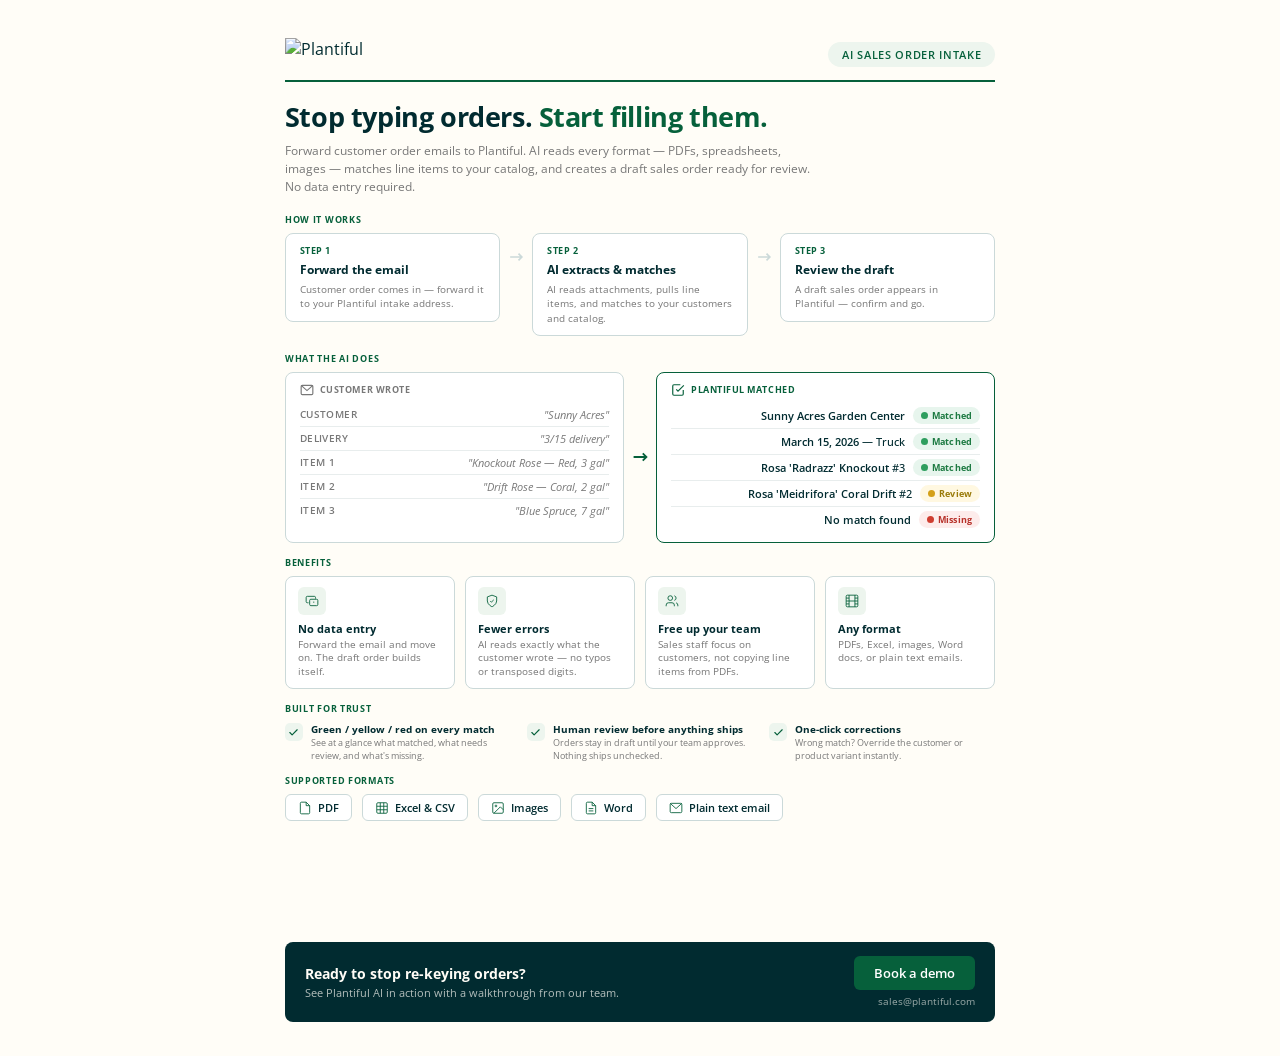
==== ai-intake-onepager.html @ 3549f8ad "Update landing page with Plantiful branding and add one-pager PDF - Real Plantiful logo, Open Sans, " ====
<!DOCTYPE html>
<html lang="en">
<head>
<meta charset="UTF-8">
<meta name="viewport" content="width=device-width, initial-scale=1.0">
<title>Plantiful — AI Sales Order Intake</title>
<link href="https://fonts.googleapis.com/css2?family=Open+Sans:wght@400;600;700&display=swap" rel="stylesheet">
<style>
  @page {
    size: letter;
    margin: 0;
  }
  *, *::before, *::after { box-sizing: border-box; margin: 0; padding: 0; }

  body {
    font-family: 'Open Sans', sans-serif;
    color: #012B30;
    background: #FFFDF7;
    width: 8.5in;
    height: 11in;
    margin: 0 auto;
    overflow: hidden;
    -webkit-print-color-adjust: exact;
    print-color-adjust: exact;
  }

  .page {
    width: 8.5in;
    height: 11in;
    padding: 0.4in 0.55in 0.35in;
    display: flex;
    flex-direction: column;
  }

  /* ---- Header ---- */
  .header {
    display: flex;
    align-items: center;
    justify-content: space-between;
    margin-bottom: 0.2in;
    padding-bottom: 0.1in;
    border-bottom: 2px solid #06603B;
  }
  .logo {
    display: flex;
    align-items: center;
    gap: 10px;
  }
  .logo-icon {
    width: 28px;
    height: 28px;
    background: #012B30;
    border-radius: 6px;
    display: flex;
    align-items: center;
    justify-content: center;
  }
  .logo-icon svg { width: 16px; height: 16px; }
  .logo-text {
    font-weight: 700;
    font-size: 18px;
    color: #012B30;
  }
  .header-badge {
    font-size: 11px;
    font-weight: 600;
    text-transform: uppercase;
    letter-spacing: 0.06em;
    color: #06603B;
    background: #EDF5EE;
    padding: 5px 14px;
    border-radius: 100px;
  }

  /* ---- Hero ---- */
  .hero {
    margin-bottom: 0.18in;
  }
  .hero h1 {
    font-size: 27px;
    font-weight: 700;
    line-height: 1.2;
    letter-spacing: -0.015em;
    margin-bottom: 8px;
  }
  .hero h1 em {
    font-style: normal;
    color: #06603B;
  }
  .hero p {
    font-size: 12px;
    color: #787878;
    line-height: 1.5;
    max-width: 5.5in;
  }

  /* ---- How It Works ---- */
  .how-it-works {
    margin-bottom: 0.16in;
  }
  .section-label {
    font-size: 9px;
    font-weight: 700;
    text-transform: uppercase;
    letter-spacing: 0.08em;
    color: #06603B;
    margin-bottom: 7px;
  }
  .steps {
    display: grid;
    grid-template-columns: 1fr auto 1fr auto 1fr;
    gap: 0;
    align-items: start;
  }
  .step {
    background: #fff;
    border: 1px solid #CBD9D9;
    border-radius: 8px;
    padding: 10px 14px;
  }
  .step-num {
    font-size: 9px;
    font-weight: 700;
    color: #06603B;
    letter-spacing: 0.06em;
    text-transform: uppercase;
    margin-bottom: 4px;
  }
  .step h3 {
    font-size: 12px;
    font-weight: 700;
    margin-bottom: 4px;
    color: #012B30;
  }
  .step p {
    font-size: 10px;
    color: #787878;
    line-height: 1.45;
  }
  .step-arrow {
    display: flex;
    align-items: center;
    justify-content: center;
    padding: 0 6px;
    padding-top: 14px;
    color: #CBD9D9;
  }
  .step-arrow svg { width: 20px; height: 20px; }

  /* ---- Demo / Transformation ---- */
  .demo-section {
    margin-bottom: 0.14in;
  }
  .demo-grid {
    display: grid;
    grid-template-columns: 1fr 32px 1fr;
    gap: 0;
    align-items: stretch;
  }
  .demo-card {
    background: #fff;
    border: 1px solid #CBD9D9;
    border-radius: 8px;
    padding: 10px 14px;
  }
  .demo-card.output {
    border-color: #06603B;
    border-width: 1.5px;
  }
  .demo-card-title {
    font-size: 9px;
    font-weight: 700;
    text-transform: uppercase;
    letter-spacing: 0.06em;
    color: #787878;
    margin-bottom: 6px;
    display: flex;
    align-items: center;
    gap: 6px;
  }
  .demo-card.output .demo-card-title {
    color: #06603B;
  }
  .demo-arrow {
    display: flex;
    align-items: center;
    justify-content: center;
    color: #06603B;
  }
  .demo-arrow svg { width: 22px; height: 22px; }

  .demo-row {
    display: flex;
    align-items: center;
    justify-content: space-between;
    padding: 4px 0;
    border-bottom: 1px solid #E8EDED;
    font-size: 11px;
    gap: 8px;
  }
  .demo-row:last-child { border-bottom: none; }
  .demo-row .label {
    color: #787878;
    font-size: 10px;
    font-weight: 600;
    text-transform: uppercase;
    letter-spacing: 0.04em;
    min-width: 58px;
    flex-shrink: 0;
  }
  .demo-row .value {
    flex: 1;
    text-align: right;
    font-weight: 500;
  }
  .demo-row .value.italic {
    font-style: italic;
    color: #787878;
    font-weight: 400;
  }
  .demo-row .value strong { font-weight: 600; }

  /* Status badges */
  .status-badge {
    display: inline-flex;
    align-items: center;
    gap: 4px;
    padding: 2px 8px;
    border-radius: 100px;
    font-size: 9px;
    font-weight: 700;
    letter-spacing: 0.02em;
    flex-shrink: 0;
  }
  .status-dot {
    width: 7px;
    height: 7px;
    border-radius: 50%;
  }
  .status-badge.green { background: #E7F5ED; color: #1D7A42; }
  .status-badge.green .status-dot { background: #2E9E5E; }
  .status-badge.yellow { background: #FFF8E1; color: #9A7B0A; }
  .status-badge.yellow .status-dot { background: #D4A017; }
  .status-badge.red { background: #FDECEB; color: #B7312A; }
  .status-badge.red .status-dot { background: #CF3D30; }

  /* ---- Benefits ---- */
  .benefits {
    margin-bottom: 0.14in;
  }
  .benefits-grid {
    display: grid;
    grid-template-columns: repeat(4, 1fr);
    gap: 10px;
  }
  .benefit {
    background: #fff;
    border: 1px solid #CBD9D9;
    border-radius: 8px;
    padding: 10px 12px;
  }
  .benefit-icon {
    width: 28px;
    height: 28px;
    background: #EDF5EE;
    border-radius: 6px;
    display: flex;
    align-items: center;
    justify-content: center;
    margin-bottom: 6px;
  }
  .benefit-icon svg { width: 14px; height: 14px; color: #06603B; }
  .benefit h3 {
    font-size: 11px;
    font-weight: 700;
    margin-bottom: 2px;
    color: #012B30;
  }
  .benefit p {
    font-size: 9.5px;
    color: #787878;
    line-height: 1.4;
  }

  /* ---- Trust ---- */
  .trust {
    margin-bottom: 0.12in;
  }
  .trust-row {
    display: flex;
    gap: 16px;
  }
  .trust-item {
    display: flex;
    gap: 8px;
    align-items: flex-start;
    flex: 1;
  }
  .trust-check {
    width: 18px;
    height: 18px;
    background: #EDF5EE;
    border-radius: 5px;
    display: flex;
    align-items: center;
    justify-content: center;
    flex-shrink: 0;
    margin-top: 1px;
  }
  .trust-check svg { width: 11px; height: 11px; color: #06603B; }
  .trust-item h4 {
    font-size: 10px;
    font-weight: 700;
    margin-bottom: 1px;
  }
  .trust-item p {
    font-size: 9px;
    color: #787878;
    line-height: 1.4;
  }

  /* ---- Formats ---- */
  .formats {
    margin-bottom: 0.12in;
  }
  .formats-row {
    display: flex;
    gap: 10px;
  }
  .format-chip {
    display: flex;
    align-items: center;
    gap: 6px;
    padding: 5px 12px;
    background: #fff;
    border: 1px solid #CBD9D9;
    border-radius: 6px;
    font-size: 11px;
    font-weight: 600;
  }
  .format-chip svg { width: 14px; height: 14px; color: #06603B; }

  /* ---- CTA Footer ---- */
  .cta-footer {
    margin-top: auto;
    background: #012B30;
    border-radius: 8px;
    padding: 14px 20px;
    display: flex;
    align-items: center;
    justify-content: space-between;
    color: #FFFDF7;
  }
  .cta-footer h3 {
    font-size: 14px;
    font-weight: 700;
  }
  .cta-footer p {
    font-size: 11px;
    opacity: 0.7;
    margin-top: 2px;
  }
  .cta-footer .cta-contact {
    text-align: right;
  }
  .cta-footer .cta-contact a {
    display: inline-block;
    background: #06603B;
    color: #fff;
    padding: 8px 20px;
    border-radius: 6px;
    font-size: 13px;
    font-weight: 600;
    text-decoration: none;
    margin-bottom: 4px;
  }
  .cta-footer .cta-contact span {
    display: block;
    font-size: 10px;
    opacity: 0.6;
  }
</style>
</head>
<body>
<div class="page">

  <!-- Header -->
  <div class="header">
    <div class="logo">
      <img src="https://images.squarespace-cdn.com/content/v1/633c50e5b0c6d62144492475/247dbe9b-fe9a-48f3-a023-48b3343ac6df/1+transparent.png?format=1500w" alt="Plantiful" style="height:32px;width:auto;">
    </div>
    <div class="header-badge">AI Sales Order Intake</div>
  </div>

  <!-- Hero -->
  <div class="hero">
    <h1>Stop typing orders. <em>Start filling them.</em></h1>
    <p>Forward customer order emails to Plantiful. AI reads every format — PDFs, spreadsheets, images — matches line items to your catalog, and creates a draft sales order ready for review. No data entry required.</p>
  </div>

  <!-- How It Works -->
  <div class="how-it-works">
    <div class="section-label">How it works</div>
    <div class="steps">
      <div class="step">
        <div class="step-num">Step 1</div>
        <h3>Forward the email</h3>
        <p>Customer order comes in — forward it to your Plantiful intake address.</p>
      </div>
      <div class="step-arrow"><svg viewBox="0 0 24 24" fill="none" stroke="currentColor" stroke-width="2"><path d="M5 12h14m-4-4l4 4-4 4"/></svg></div>
      <div class="step">
        <div class="step-num">Step 2</div>
        <h3>AI extracts &amp; matches</h3>
        <p>AI reads attachments, pulls line items, and matches to your customers and catalog.</p>
      </div>
      <div class="step-arrow"><svg viewBox="0 0 24 24" fill="none" stroke="currentColor" stroke-width="2"><path d="M5 12h14m-4-4l4 4-4 4"/></svg></div>
      <div class="step">
        <div class="step-num">Step 3</div>
        <h3>Review the draft</h3>
        <p>A draft sales order appears in Plantiful — confirm and go.</p>
      </div>
    </div>
  </div>

  <!-- Demo: Before → After -->
  <div class="demo-section">
    <div class="section-label">What the AI does</div>
    <div class="demo-grid">
      <div class="demo-card">
        <div class="demo-card-title">
          <svg width="14" height="14" viewBox="0 0 24 24" fill="none" stroke="currentColor" stroke-width="2"><rect x="2" y="4" width="20" height="16" rx="2"/><polyline points="2 4 12 13 22 4"/></svg>
          Customer wrote
        </div>
        <div class="demo-row"><span class="label">Customer</span><span class="value italic">"Sunny Acres"</span></div>
        <div class="demo-row"><span class="label">Delivery</span><span class="value italic">"3/15 delivery"</span></div>
        <div class="demo-row"><span class="label">Item 1</span><span class="value italic">"Knockout Rose — Red, 3 gal"</span></div>
        <div class="demo-row"><span class="label">Item 2</span><span class="value italic">"Drift Rose — Coral, 2 gal"</span></div>
        <div class="demo-row"><span class="label">Item 3</span><span class="value italic">"Blue Spruce, 7 gal"</span></div>
      </div>
      <div class="demo-arrow">
        <svg viewBox="0 0 24 24" fill="none" stroke="currentColor" stroke-width="2"><path d="M5 12h14m-4-4l4 4-4 4"/></svg>
      </div>
      <div class="demo-card output">
        <div class="demo-card-title">
          <svg width="14" height="14" viewBox="0 0 24 24" fill="none" stroke="currentColor" stroke-width="2"><path d="M9 11l3 3L22 4"/><path d="M21 12v7a2 2 0 0 1-2 2H5a2 2 0 0 1-2-2V5a2 2 0 0 1 2-2h11"/></svg>
          Plantiful matched
        </div>
        <div class="demo-row"><span class="value"><strong>Sunny Acres Garden Center</strong></span><span class="status-badge green"><span class="status-dot"></span>Matched</span></div>
        <div class="demo-row"><span class="value"><strong>March 15, 2026</strong> — Truck</span><span class="status-badge green"><span class="status-dot"></span>Matched</span></div>
        <div class="demo-row"><span class="value"><strong>Rosa 'Radrazz' Knockout</strong> #3</span><span class="status-badge green"><span class="status-dot"></span>Matched</span></div>
        <div class="demo-row"><span class="value"><strong>Rosa 'Meidrifora' Coral Drift</strong> #2</span><span class="status-badge yellow"><span class="status-dot"></span>Review</span></div>
        <div class="demo-row"><span class="value"><strong>No match found</strong></span><span class="status-badge red"><span class="status-dot"></span>Missing</span></div>
      </div>
    </div>
  </div>

  <!-- Benefits -->
  <div class="benefits">
    <div class="section-label">Benefits</div>
    <div class="benefits-grid">
      <div class="benefit">
        <div class="benefit-icon"><svg viewBox="0 0 24 24" fill="none" stroke="currentColor" stroke-width="1.5"><path d="M18 8V6a2 2 0 0 0-2-2H4a2 2 0 0 0-2 2v7a2 2 0 0 0 2 2h2"/><rect x="8" y="9" width="14" height="11" rx="2"/><path d="M15 13v2"/></svg></div>
        <h3>No data entry</h3>
        <p>Forward the email and move on. The draft order builds itself.</p>
      </div>
      <div class="benefit">
        <div class="benefit-icon"><svg viewBox="0 0 24 24" fill="none" stroke="currentColor" stroke-width="1.5"><path d="M12 22s8-4 8-10V5l-8-3-8 3v7c0 6 8 10 8 10z"/><path d="M9 12l2 2 4-4"/></svg></div>
        <h3>Fewer errors</h3>
        <p>AI reads exactly what the customer wrote — no typos or transposed digits.</p>
      </div>
      <div class="benefit">
        <div class="benefit-icon"><svg viewBox="0 0 24 24" fill="none" stroke="currentColor" stroke-width="1.5"><path d="M16 21v-2a4 4 0 0 0-4-4H6a4 4 0 0 0-4 4v2"/><circle cx="9" cy="7" r="4"/><path d="M22 21v-2a4 4 0 0 0-3-3.87M16 3.13a4 4 0 0 1 0 7.75"/></svg></div>
        <h3>Free up your team</h3>
        <p>Sales staff focus on customers, not copying line items from PDFs.</p>
      </div>
      <div class="benefit">
        <div class="benefit-icon"><svg viewBox="0 0 24 24" fill="none" stroke="currentColor" stroke-width="1.5"><rect x="2" y="2" width="20" height="20" rx="2"/><path d="M7 2v20"/><path d="M17 2v20"/><path d="M2 12h20"/><path d="M2 7h5"/><path d="M2 17h5"/><path d="M17 7h5"/><path d="M17 17h5"/></svg></div>
        <h3>Any format</h3>
        <p>PDFs, Excel, images, Word docs, or plain text emails.</p>
      </div>
    </div>
  </div>

  <!-- Trust -->
  <div class="trust">
    <div class="section-label">Built for trust</div>
    <div class="trust-row">
      <div class="trust-item">
        <div class="trust-check"><svg viewBox="0 0 24 24" fill="none" stroke="currentColor" stroke-width="2.5" stroke-linecap="round" stroke-linejoin="round"><polyline points="20 6 9 17 4 12"/></svg></div>
        <div><h4>Green / yellow / red on every match</h4><p>See at a glance what matched, what needs review, and what's missing.</p></div>
      </div>
      <div class="trust-item">
        <div class="trust-check"><svg viewBox="0 0 24 24" fill="none" stroke="currentColor" stroke-width="2.5" stroke-linecap="round" stroke-linejoin="round"><polyline points="20 6 9 17 4 12"/></svg></div>
        <div><h4>Human review before anything ships</h4><p>Orders stay in draft until your team approves. Nothing ships unchecked.</p></div>
      </div>
      <div class="trust-item">
        <div class="trust-check"><svg viewBox="0 0 24 24" fill="none" stroke="currentColor" stroke-width="2.5" stroke-linecap="round" stroke-linejoin="round"><polyline points="20 6 9 17 4 12"/></svg></div>
        <div><h4>One-click corrections</h4><p>Wrong match? Override the customer or product variant instantly.</p></div>
      </div>
    </div>
  </div>

  <!-- Formats -->
  <div class="formats">
    <div class="section-label">Supported formats</div>
    <div class="formats-row">
      <div class="format-chip"><svg viewBox="0 0 24 24" fill="none" stroke="currentColor" stroke-width="1.5"><path d="M14 2H6a2 2 0 0 0-2 2v16a2 2 0 0 0 2 2h12a2 2 0 0 0 2-2V8z"/><polyline points="14 2 14 8 20 8"/></svg>PDF</div>
      <div class="format-chip"><svg viewBox="0 0 24 24" fill="none" stroke="currentColor" stroke-width="1.5"><rect x="3" y="3" width="18" height="18" rx="2"/><path d="M3 9h18"/><path d="M3 15h18"/><path d="M9 3v18"/><path d="M15 3v18"/></svg>Excel &amp; CSV</div>
      <div class="format-chip"><svg viewBox="0 0 24 24" fill="none" stroke="currentColor" stroke-width="1.5"><rect x="3" y="3" width="18" height="18" rx="2"/><circle cx="8.5" cy="8.5" r="1.5"/><path d="M21 15l-5-5L5 21"/></svg>Images</div>
      <div class="format-chip"><svg viewBox="0 0 24 24" fill="none" stroke="currentColor" stroke-width="1.5"><path d="M14 2H6a2 2 0 0 0-2 2v16a2 2 0 0 0 2 2h12a2 2 0 0 0 2-2V8z"/><polyline points="14 2 14 8 20 8"/><line x1="16" y1="13" x2="8" y2="13"/><line x1="16" y1="17" x2="8" y2="17"/></svg>Word</div>
      <div class="format-chip"><svg viewBox="0 0 24 24" fill="none" stroke="currentColor" stroke-width="1.5"><rect x="2" y="4" width="20" height="16" rx="2"/><polyline points="2 4 12 13 22 4"/></svg>Plain text email</div>
    </div>
  </div>

  <!-- CTA Footer -->
  <div class="cta-footer">
    <div>
      <h3>Ready to stop re-keying orders?</h3>
      <p>See Plantiful AI in action with a walkthrough from our team.</p>
    </div>
    <div class="cta-contact">
      <a href="mailto:sales@plantiful.com">Book a demo</a>
      <span>sales@plantiful.com</span>
    </div>
  </div>

</div>
</body>
</html>
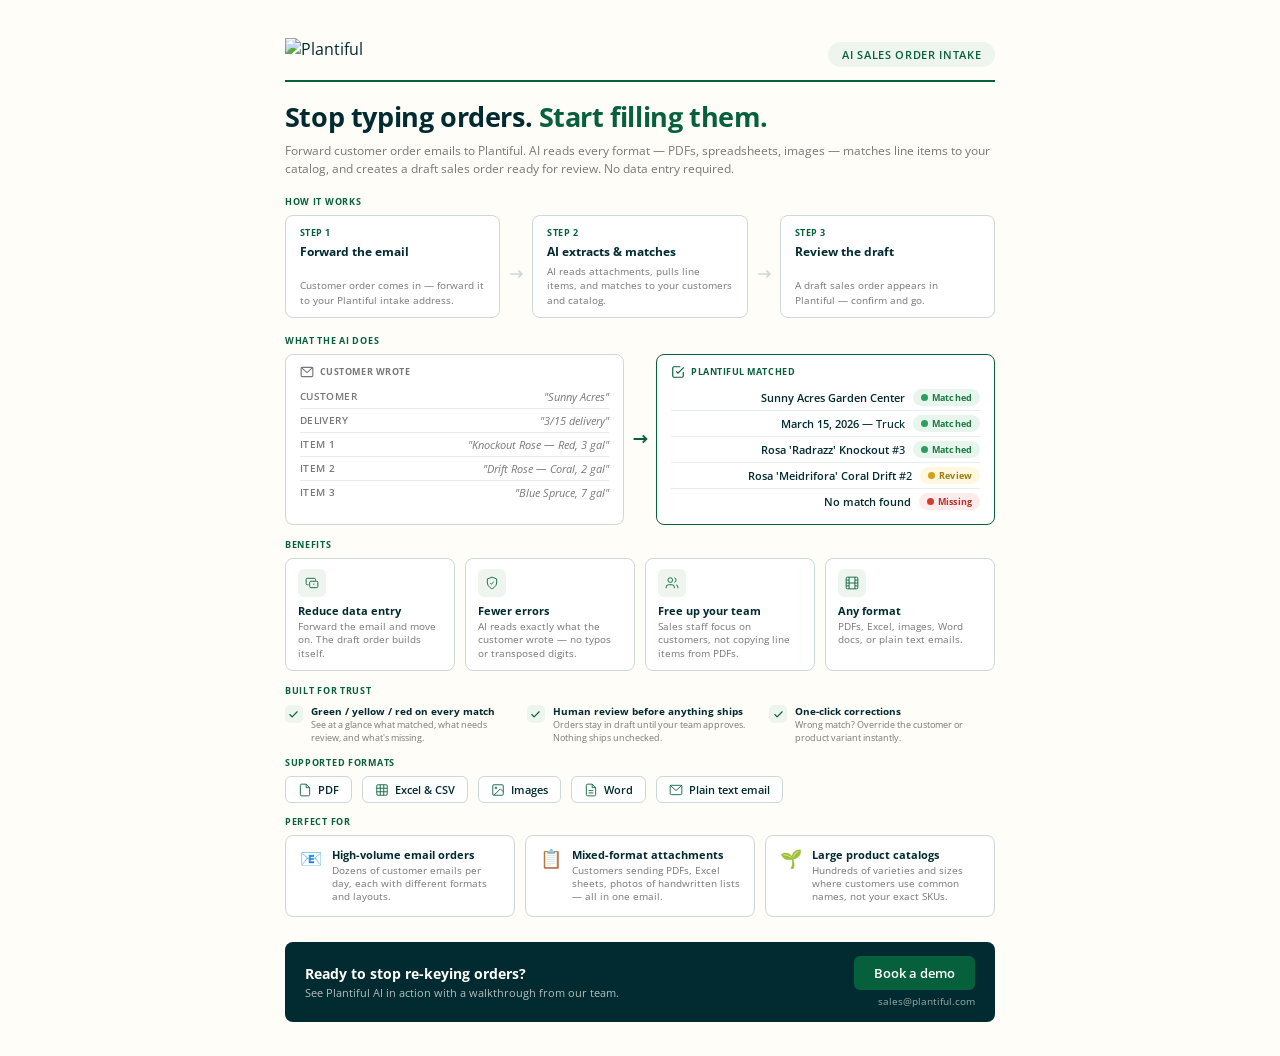
==== commit 3d6ee380: "Polish one-pager: equal-height steps, full-width hero text, add Perfect For section Co-Authored-By: " ====
--- a/ai-intake-onepager.html
+++ b/ai-intake-onepager.html
@@ -91,7 +91,6 @@
     font-size: 12px;
     color: #787878;
     line-height: 1.5;
-    max-width: 5.5in;
   }
 
   /* ---- How It Works ---- */
@@ -110,14 +109,17 @@
     display: grid;
     grid-template-columns: 1fr auto 1fr auto 1fr;
     gap: 0;
-    align-items: start;
+    align-items: stretch;
   }
   .step {
     background: #fff;
     border: 1px solid #CBD9D9;
     border-radius: 8px;
     padding: 10px 14px;
-  }
+    display: flex;
+    flex-direction: column;
+  }
+  .step p { margin-top: auto; }
   .step-num {
     font-size: 9px;
     font-weight: 700;
@@ -339,6 +341,42 @@
     font-weight: 600;
   }
   .format-chip svg { width: 14px; height: 14px; color: #06603B; }
+
+  /* ---- Perfect for ---- */
+  .perfect-for {
+    margin-bottom: 0.14in;
+  }
+  .perfect-grid {
+    display: grid;
+    grid-template-columns: repeat(3, 1fr);
+    gap: 10px;
+  }
+  .perfect-item {
+    background: #fff;
+    border: 1px solid #CBD9D9;
+    border-radius: 8px;
+    padding: 12px 14px;
+    display: flex;
+    gap: 10px;
+    align-items: flex-start;
+  }
+  .perfect-icon {
+    font-size: 18px;
+    line-height: 1;
+    flex-shrink: 0;
+    margin-top: 1px;
+  }
+  .perfect-item h4 {
+    font-size: 10.5px;
+    font-weight: 700;
+    margin-bottom: 2px;
+    color: #012B30;
+  }
+  .perfect-item p {
+    font-size: 9.5px;
+    color: #787878;
+    line-height: 1.4;
+  }
 
   /* ---- CTA Footer ---- */
   .cta-footer {
@@ -460,7 +498,7 @@
     <div class="benefits-grid">
       <div class="benefit">
         <div class="benefit-icon"><svg viewBox="0 0 24 24" fill="none" stroke="currentColor" stroke-width="1.5"><path d="M18 8V6a2 2 0 0 0-2-2H4a2 2 0 0 0-2 2v7a2 2 0 0 0 2 2h2"/><rect x="8" y="9" width="14" height="11" rx="2"/><path d="M15 13v2"/></svg></div>
-        <h3>No data entry</h3>
+        <h3>Reduce data entry</h3>
         <p>Forward the email and move on. The draft order builds itself.</p>
       </div>
       <div class="benefit">
@@ -512,6 +550,34 @@
     </div>
   </div>
 
+  <!-- Perfect for -->
+  <div class="perfect-for">
+    <div class="section-label">Perfect for</div>
+    <div class="perfect-grid">
+      <div class="perfect-item">
+        <div class="perfect-icon">&#x1F4E7;</div>
+        <div>
+          <h4>High-volume email orders</h4>
+          <p>Dozens of customer emails per day, each with different formats and layouts.</p>
+        </div>
+      </div>
+      <div class="perfect-item">
+        <div class="perfect-icon">&#x1F4CB;</div>
+        <div>
+          <h4>Mixed-format attachments</h4>
+          <p>Customers sending PDFs, Excel sheets, photos of handwritten lists — all in one email.</p>
+        </div>
+      </div>
+      <div class="perfect-item">
+        <div class="perfect-icon">&#x1F331;</div>
+        <div>
+          <h4>Large product catalogs</h4>
+          <p>Hundreds of varieties and sizes where customers use common names, not your exact SKUs.</p>
+        </div>
+      </div>
+    </div>
+  </div>
+
   <!-- CTA Footer -->
   <div class="cta-footer">
     <div>
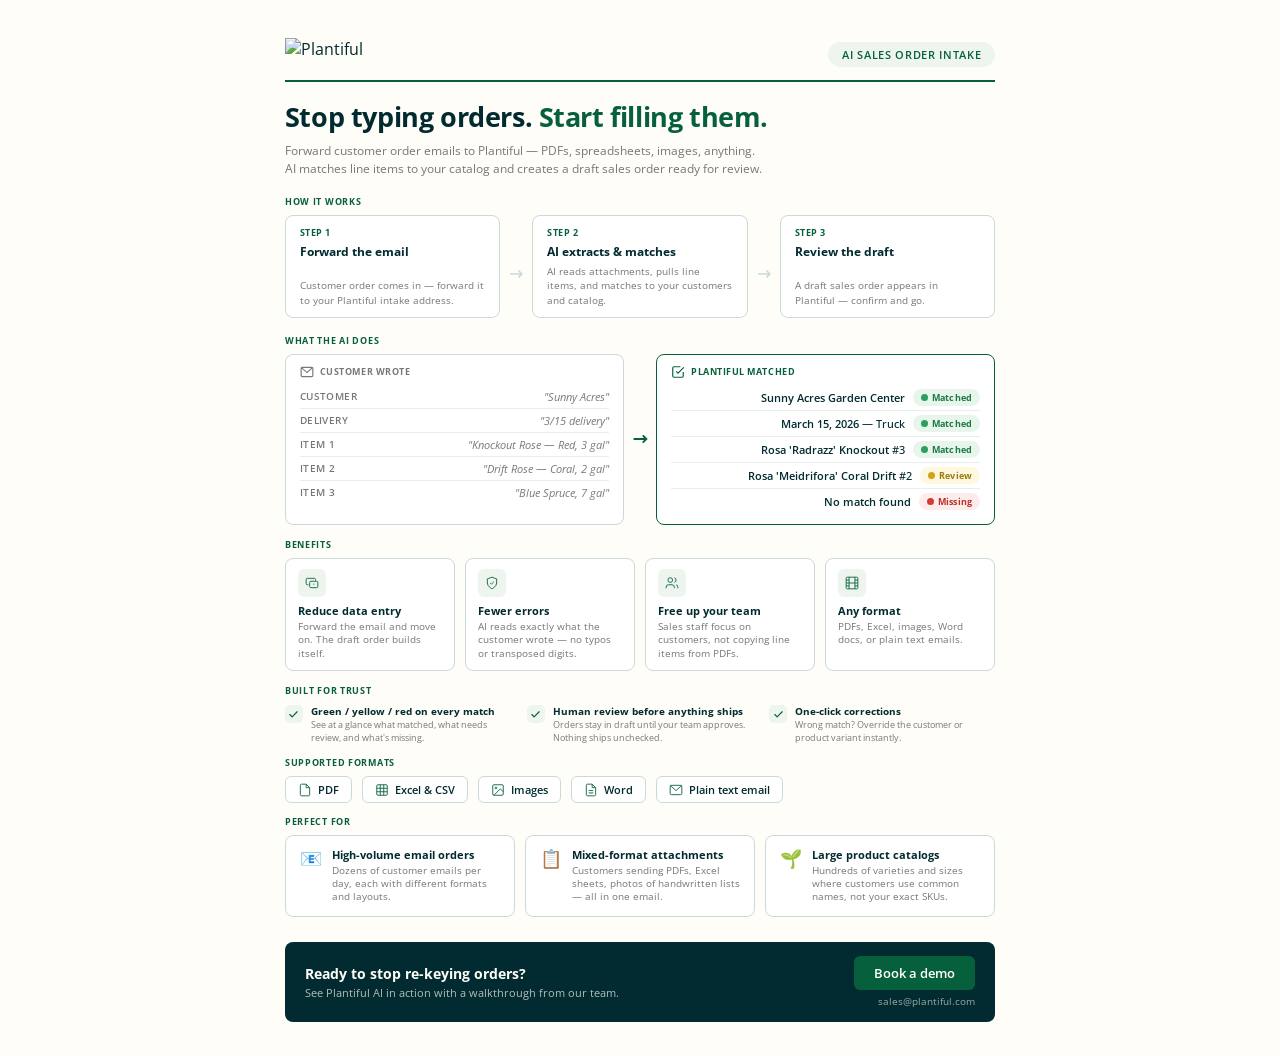
==== commit 3f69cebf: "Clean up hero description to proper 2-liner Co-Authored-By: Claude Opus 4.6 <noreply@anthropic.com>" ====
--- a/ai-intake-onepager.html
+++ b/ai-intake-onepager.html
@@ -433,7 +433,7 @@
   <!-- Hero -->
   <div class="hero">
     <h1>Stop typing orders. <em>Start filling them.</em></h1>
-    <p>Forward customer order emails to Plantiful. AI reads every format — PDFs, spreadsheets, images — matches line items to your catalog, and creates a draft sales order ready for review. No data entry required.</p>
+    <p>Forward customer order emails to Plantiful — PDFs, spreadsheets, images, anything.<br>AI matches line items to your catalog and creates a draft sales order ready for review.</p>
   </div>
 
   <!-- How It Works -->
